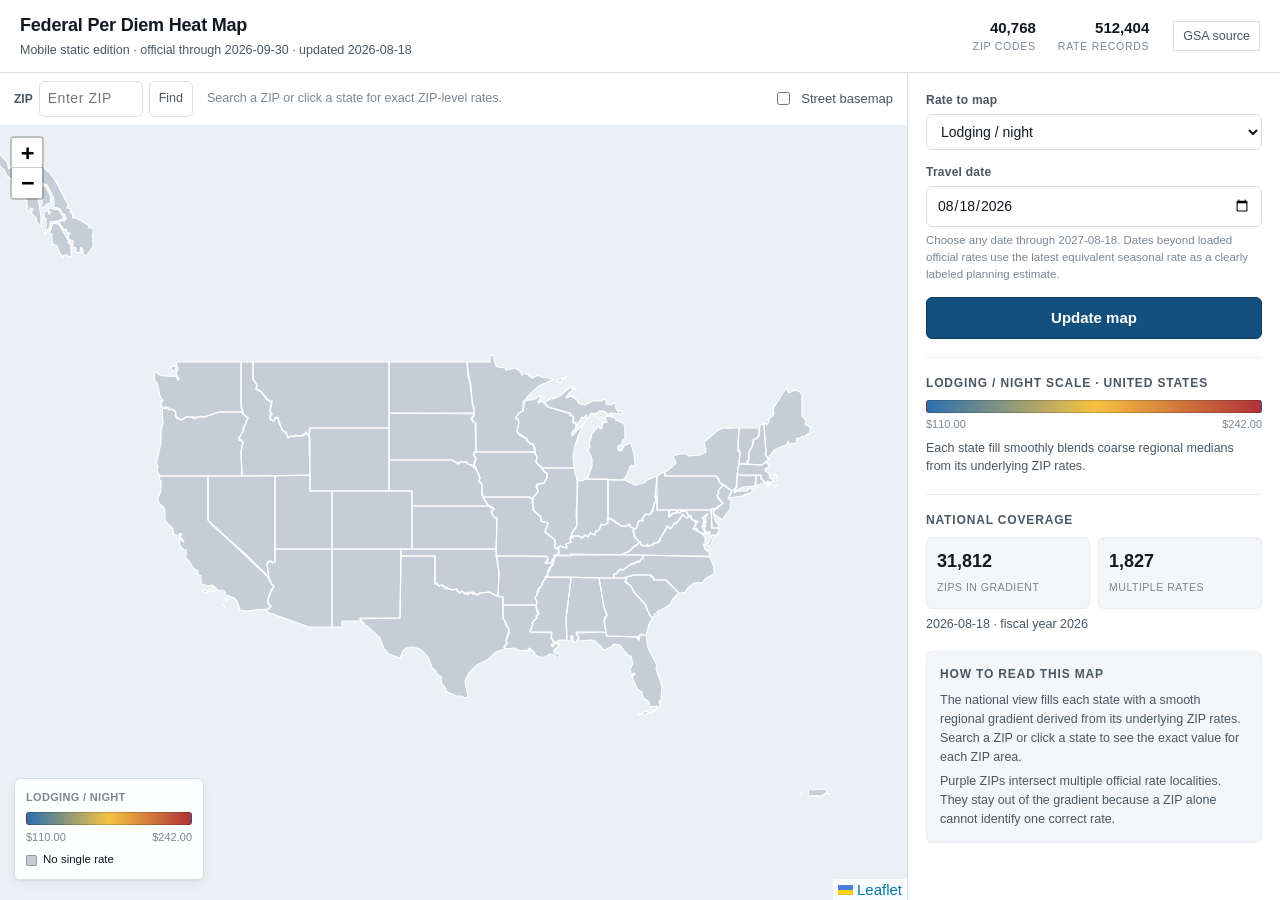
==== site/index.html @ 492285ce "Render gradients inside state boundaries" ====
<!DOCTYPE html>
<html lang="en" data-static-map="true">
<head>
<meta charset="utf-8">
<meta name="viewport" content="width=device-width, initial-scale=1, viewport-fit=cover">
<meta name="theme-color" content="#14507d">
<meta name="apple-mobile-web-app-capable" content="yes">
<link rel="manifest" href="./manifest.webmanifest">
<title>Federal Per Diem Heat Map</title>
<link rel="stylesheet" href="./vendor/leaflet.css">
<link rel="stylesheet" href="./styles.css">
<link rel="stylesheet" href="./heatmap.css">
</head>
<body class="heatmap-body">
<header class="masthead">
  <div class="masthead-title">
    <h1>Federal Per Diem Heat Map</h1>
    <p id="context-line">Loading published rate data&hellip;</p>
  </div>
  <div class="masthead-actions">
    <div class="masthead-stats" id="masthead-stats"></div>
    <a class="ghost masthead-link" href="https://www.gsa.gov/travel/plan-a-trip/per-diem-rates" target="_blank" rel="noopener noreferrer">GSA source</a>
  </div>
</header>

<main class="layout heatmap-layout">
  <section class="map-pane">
    <div class="map-toolbar">
      <button id="back-to-states" class="ghost" type="button" hidden>&larr; All states</button>
      <form id="zip-search" class="zip-search" role="search" aria-label="Find a ZIP code on the heat map">
        <label for="zip-search-input">ZIP</label>
        <input id="zip-search-input" type="text" inputmode="numeric" autocomplete="postal-code"
          maxlength="10" pattern="[0-9]{5}(-[0-9]{4})?" placeholder="Enter ZIP" required>
        <button class="ghost" type="submit">Find</button>
      </form>
      <span id="map-hint" class="hint">Search a ZIP or click a state for exact ZIP-level rates.</span>
      <label class="toggle">
        <input type="checkbox" id="basemap-toggle">
        <span>Street basemap</span>
      </label>
    </div>
    <div id="map" role="application" aria-label="United States per diem heat map"></div>
    <div class="map-legend heat-legend" id="map-legend"></div>
  </section>

  <aside class="side-pane heat-side">
    <section class="panel is-active heat-panel">
      <form id="heat-form" class="form">
        <div class="field">
          <label for="metric-input">Rate to map</label>
          <select id="metric-input">
            <option value="lodging">Lodging / night</option>
            <option value="mie">M&amp;IE / day</option>
            <option value="firstLast">First &amp; last day M&amp;IE</option>
          </select>
        </div>
        <div class="field">
          <label for="date-input">Travel date</label>
          <input id="date-input" type="date" required>
          <p id="date-help" class="field-help">The date matters because lodging rates can be seasonal.</p>
        </div>
        <button type="submit" class="primary">Update map</button>
      </form>

      <div id="scale-panel" class="heat-section" aria-live="polite"></div>
      <div id="summary-panel" class="heat-section" aria-live="polite"></div>
      <div id="selection-panel" class="heat-section" aria-live="polite"></div>

      <div class="heat-note">
        <h2>How to read this map</h2>
        <p>
          The national view fills each state with a smooth regional gradient derived
          from its underlying ZIP rates.
          Search a ZIP or click a state to see the exact value for each ZIP area.
        </p>
        <p>
          Purple ZIPs intersect multiple official rate localities. They stay out of
          the gradient because a ZIP alone cannot identify one correct rate.
        </p>
      </div>
    </section>
  </aside>
</main>

<div id="toast" class="toast" hidden></div>

<script src="./vendor/leaflet.js"></script>
<script src="./heatmap.js"></script>
</body>
</html>
---- site/vendor/leaflet.css ----
/* required styles */

.leaflet-pane,
.leaflet-tile,
.leaflet-marker-icon,
.leaflet-marker-shadow,
.leaflet-tile-container,
.leaflet-pane > svg,
.leaflet-pane > canvas,
.leaflet-zoom-box,
.leaflet-image-layer,
.leaflet-layer {
	position: absolute;
	left: 0;
	top: 0;
	}
.leaflet-container {
	overflow: hidden;
	}
.leaflet-tile,
.leaflet-marker-icon,
.leaflet-marker-shadow {
	-webkit-user-select: none;
	   -moz-user-select: none;
	        user-select: none;
	  -webkit-user-drag: none;
	}
/* Prevents IE11 from highlighting tiles in blue */
.leaflet-tile::selection {
	background: transparent;
}
/* Safari renders non-retina tile on retina better with this, but Chrome is worse */
.leaflet-safari .leaflet-tile {
	image-rendering: -webkit-optimize-contrast;
	}
/* hack that prevents hw layers "stretching" when loading new tiles */
.leaflet-safari .leaflet-tile-container {
	width: 1600px;
	height: 1600px;
	-webkit-transform-origin: 0 0;
	}
.leaflet-marker-icon,
.leaflet-marker-shadow {
	display: block;
	}
/* .leaflet-container svg: reset svg max-width decleration shipped in Joomla! (joomla.org) 3.x */
/* .leaflet-container img: map is broken in FF if you have max-width: 100% on tiles */
.leaflet-container .leaflet-overlay-pane svg {
	max-width: none !important;
	max-height: none !important;
	}
.leaflet-container .leaflet-marker-pane img,
.leaflet-container .leaflet-shadow-pane img,
.leaflet-container .leaflet-tile-pane img,
.leaflet-container img.leaflet-image-layer,
.leaflet-container .leaflet-tile {
	max-width: none !important;
	max-height: none !important;
	width: auto;
	padding: 0;
	}

.leaflet-container img.leaflet-tile {
	/* See: https://bugs.chromium.org/p/chromium/issues/detail?id=600120 */
	mix-blend-mode: plus-lighter;
}

.leaflet-container.leaflet-touch-zoom {
	-ms-touch-action: pan-x pan-y;
	touch-action: pan-x pan-y;
	}
.leaflet-container.leaflet-touch-drag {
	-ms-touch-action: pinch-zoom;
	/* Fallback for FF which doesn't support pinch-zoom */
	touch-action: none;
	touch-action: pinch-zoom;
}
.leaflet-container.leaflet-touch-drag.leaflet-touch-zoom {
	-ms-touch-action: none;
	touch-action: none;
}
.leaflet-container {
	-webkit-tap-highlight-color: transparent;
}
.leaflet-container a {
	-webkit-tap-highlight-color: rgba(51, 181, 229, 0.4);
}
.leaflet-tile {
	filter: inherit;
	visibility: hidden;
	}
.leaflet-tile-loaded {
	visibility: inherit;
	}
.leaflet-zoom-box {
	width: 0;
	height: 0;
	-moz-box-sizing: border-box;
	     box-sizing: border-box;
	z-index: 800;
	}
/* workaround for https://bugzilla.mozilla.org/show_bug.cgi?id=888319 */
.leaflet-overlay-pane svg {
	-moz-user-select: none;
	}

.leaflet-pane         { z-index: 400; }

.leaflet-tile-pane    { z-index: 200; }
.leaflet-overlay-pane { z-index: 400; }
.leaflet-shadow-pane  { z-index: 500; }
.leaflet-marker-pane  { z-index: 600; }
.leaflet-tooltip-pane   { z-index: 650; }
.leaflet-popup-pane   { z-index: 700; }

.leaflet-map-pane canvas { z-index: 100; }
.leaflet-map-pane svg    { z-index: 200; }

.leaflet-vml-shape {
	width: 1px;
	height: 1px;
	}
.lvml {
	behavior: url(#default#VML);
	display: inline-block;
	position: absolute;
	}


/* control positioning */

.leaflet-control {
	position: relative;
	z-index: 800;
	pointer-events: visiblePainted; /* IE 9-10 doesn't have auto */
	pointer-events: auto;
	}
.leaflet-top,
.leaflet-bottom {
	position: absolute;
	z-index: 1000;
	pointer-events: none;
	}
.leaflet-top {
	top: 0;
	}
.leaflet-right {
	right: 0;
	}
.leaflet-bottom {
	bottom: 0;
	}
.leaflet-left {
	left: 0;
	}
.leaflet-control {
	float: left;
	clear: both;
	}
.leaflet-right .leaflet-control {
	float: right;
	}
.leaflet-top .leaflet-control {
	margin-top: 10px;
	}
.leaflet-bottom .leaflet-control {
	margin-bottom: 10px;
	}
.leaflet-left .leaflet-control {
	margin-left: 10px;
	}
.leaflet-right .leaflet-control {
	margin-right: 10px;
	}


/* zoom and fade animations */

.leaflet-fade-anim .leaflet-popup {
	opacity: 0;
	-webkit-transition: opacity 0.2s linear;
	   -moz-transition: opacity 0.2s linear;
	        transition: opacity 0.2s linear;
	}
.leaflet-fade-anim .leaflet-map-pane .leaflet-popup {
	opacity: 1;
	}
.leaflet-zoom-animated {
	-webkit-transform-origin: 0 0;
	    -ms-transform-origin: 0 0;
	        transform-origin: 0 0;
	}
svg.leaflet-zoom-animated {
	will-change: transform;
}

.leaflet-zoom-anim .leaflet-zoom-animated {
	-webkit-transition: -webkit-transform 0.25s cubic-bezier(0,0,0.25,1);
	   -moz-transition:    -moz-transform 0.25s cubic-bezier(0,0,0.25,1);
	        transition:         transform 0.25s cubic-bezier(0,0,0.25,1);
	}
.leaflet-zoom-anim .leaflet-tile,
.leaflet-pan-anim .leaflet-tile {
	-webkit-transition: none;
	   -moz-transition: none;
	        transition: none;
	}

.leaflet-zoom-anim .leaflet-zoom-hide {
	visibility: hidden;
	}


/* cursors */

.leaflet-interactive {
	cursor: pointer;
	}
.leaflet-grab {
	cursor: -webkit-grab;
	cursor:    -moz-grab;
	cursor:         grab;
	}
.leaflet-crosshair,
.leaflet-crosshair .leaflet-interactive {
	cursor: crosshair;
	}
.leaflet-popup-pane,
.leaflet-control {
	cursor: auto;
	}
.leaflet-dragging .leaflet-grab,
.leaflet-dragging .leaflet-grab .leaflet-interactive,
.leaflet-dragging .leaflet-marker-draggable {
	cursor: move;
	cursor: -webkit-grabbing;
	cursor:    -moz-grabbing;
	cursor:         grabbing;
	}

/* marker & overlays interactivity */
.leaflet-marker-icon,
.leaflet-marker-shadow,
.leaflet-image-layer,
.leaflet-pane > svg path,
.leaflet-tile-container {
	pointer-events: none;
	}

.leaflet-marker-icon.leaflet-interactive,
.leaflet-image-layer.leaflet-interactive,
.leaflet-pane > svg path.leaflet-interactive,
svg.leaflet-image-layer.leaflet-interactive path {
	pointer-events: visiblePainted; /* IE 9-10 doesn't have auto */
	pointer-events: auto;
	}

/* visual tweaks */

.leaflet-container {
	background: #ddd;
	outline-offset: 1px;
	}
.leaflet-container a {
	color: #0078A8;
	}
.leaflet-zoom-box {
	border: 2px dotted #38f;
	background: rgba(255,255,255,0.5);
	}


/* general typography */
.leaflet-container {
	font-family: "Helvetica Neue", Arial, Helvetica, sans-serif;
	font-size: 12px;
	font-size: 0.75rem;
	line-height: 1.5;
	}


/* general toolbar styles */

.leaflet-bar {
	box-shadow: 0 1px 5px rgba(0,0,0,0.65);
	border-radius: 4px;
	}
.leaflet-bar a {
	background-color: #fff;
	border-bottom: 1px solid #ccc;
	width: 26px;
	height: 26px;
	line-height: 26px;
	display: block;
	text-align: center;
	text-decoration: none;
	color: black;
	}
.leaflet-bar a,
.leaflet-control-layers-toggle {
	background-position: 50% 50%;
	background-repeat: no-repeat;
	display: block;
	}
.leaflet-bar a:hover,
.leaflet-bar a:focus {
	background-color: #f4f4f4;
	}
.leaflet-bar a:first-child {
	border-top-left-radius: 4px;
	border-top-right-radius: 4px;
	}
.leaflet-bar a:last-child {
	border-bottom-left-radius: 4px;
	border-bottom-right-radius: 4px;
	border-bottom: none;
	}
.leaflet-bar a.leaflet-disabled {
	cursor: default;
	background-color: #f4f4f4;
	color: #bbb;
	}

.leaflet-touch .leaflet-bar a {
	width: 30px;
	height: 30px;
	line-height: 30px;
	}
.leaflet-touch .leaflet-bar a:first-child {
	border-top-left-radius: 2px;
	border-top-right-radius: 2px;
	}
.leaflet-touch .leaflet-bar a:last-child {
	border-bottom-left-radius: 2px;
	border-bottom-right-radius: 2px;
	}

/* zoom control */

.leaflet-control-zoom-in,
.leaflet-control-zoom-out {
	font: bold 18px 'Lucida Console', Monaco, monospace;
	text-indent: 1px;
	}

.leaflet-touch .leaflet-control-zoom-in, .leaflet-touch .leaflet-control-zoom-out  {
	font-size: 22px;
	}


/* layers control */

.leaflet-control-layers {
	box-shadow: 0 1px 5px rgba(0,0,0,0.4);
	background: #fff;
	border-radius: 5px;
	}
.leaflet-control-layers-toggle {
	background-image: url(images/layers.png);
	width: 36px;
	height: 36px;
	}
.leaflet-retina .leaflet-control-layers-toggle {
	background-image: url(images/layers-2x.png);
	background-size: 26px 26px;
	}
.leaflet-touch .leaflet-control-layers-toggle {
	width: 44px;
	height: 44px;
	}
.leaflet-control-layers .leaflet-control-layers-list,
.leaflet-control-layers-expanded .leaflet-control-layers-toggle {
	display: none;
	}
.leaflet-control-layers-expanded .leaflet-control-layers-list {
	display: block;
	position: relative;
	}
.leaflet-control-layers-expanded {
	padding: 6px 10px 6px 6px;
	color: #333;
	background: #fff;
	}
.leaflet-control-layers-scrollbar {
	overflow-y: scroll;
	overflow-x: hidden;
	padding-right: 5px;
	}
.leaflet-control-layers-selector {
	margin-top: 2px;
	position: relative;
	top: 1px;
	}
.leaflet-control-layers label {
	display: block;
	font-size: 13px;
	font-size: 1.08333em;
	}
.leaflet-control-layers-separator {
	height: 0;
	border-top: 1px solid #ddd;
	margin: 5px -10px 5px -6px;
	}

/* Default icon URLs */
.leaflet-default-icon-path { /* used only in path-guessing heuristic, see L.Icon.Default */
	background-image: url(images/marker-icon.png);
	}


/* attribution and scale controls */

.leaflet-container .leaflet-control-attribution {
	background: #fff;
	background: rgba(255, 255, 255, 0.8);
	margin: 0;
	}
.leaflet-control-attribution,
.leaflet-control-scale-line {
	padding: 0 5px;
	color: #333;
	line-height: 1.4;
	}
.leaflet-control-attribution a {
	text-decoration: none;
	}
.leaflet-control-attribution a:hover,
.leaflet-control-attribution a:focus {
	text-decoration: underline;
	}
.leaflet-attribution-flag {
	display: inline !important;
	vertical-align: baseline !important;
	width: 1em;
	height: 0.6669em;
	}
.leaflet-left .leaflet-control-scale {
	margin-left: 5px;
	}
.leaflet-bottom .leaflet-control-scale {
	margin-bottom: 5px;
	}
.leaflet-control-scale-line {
	border: 2px solid #777;
	border-top: none;
	line-height: 1.1;
	padding: 2px 5px 1px;
	white-space: nowrap;
	-moz-box-sizing: border-box;
	     box-sizing: border-box;
	background: rgba(255, 255, 255, 0.8);
	text-shadow: 1px 1px #fff;
	}
.leaflet-control-scale-line:not(:first-child) {
	border-top: 2px solid #777;
	border-bottom: none;
	margin-top: -2px;
	}
.leaflet-control-scale-line:not(:first-child):not(:last-child) {
	border-bottom: 2px solid #777;
	}

.leaflet-touch .leaflet-control-attribution,
.leaflet-touch .leaflet-control-layers,
.leaflet-touch .leaflet-bar {
	box-shadow: none;
	}
.leaflet-touch .leaflet-control-layers,
.leaflet-touch .leaflet-bar {
	border: 2px solid rgba(0,0,0,0.2);
	background-clip: padding-box;
	}


/* popup */

.leaflet-popup {
	position: absolute;
	text-align: center;
	margin-bottom: 20px;
	}
.leaflet-popup-content-wrapper {
	padding: 1px;
	text-align: left;
	border-radius: 12px;
	}
.leaflet-popup-content {
	margin: 13px 24px 13px 20px;
	line-height: 1.3;
	font-size: 13px;
	font-size: 1.08333em;
	min-height: 1px;
	}
.leaflet-popup-content p {
	margin: 17px 0;
	margin: 1.3em 0;
	}
.leaflet-popup-tip-container {
	width: 40px;
	height: 20px;
	position: absolute;
	left: 50%;
	margin-top: -1px;
	margin-left: -20px;
	overflow: hidden;
	pointer-events: none;
	}
.leaflet-popup-tip {
	width: 17px;
	height: 17px;
	padding: 1px;

	margin: -10px auto 0;
	pointer-events: auto;

	-webkit-transform: rotate(45deg);
	   -moz-transform: rotate(45deg);
	    -ms-transform: rotate(45deg);
	        transform: rotate(45deg);
	}
.leaflet-popup-content-wrapper,
.leaflet-popup-tip {
	background: white;
	color: #333;
	box-shadow: 0 3px 14px rgba(0,0,0,0.4);
	}
.leaflet-container a.leaflet-popup-close-button {
	position: absolute;
	top: 0;
	right: 0;
	border: none;
	text-align: center;
	width: 24px;
	height: 24px;
	font: 16px/24px Tahoma, Verdana, sans-serif;
	color: #757575;
	text-decoration: none;
	background: transparent;
	}
.leaflet-container a.leaflet-popup-close-button:hover,
.leaflet-container a.leaflet-popup-close-button:focus {
	color: #585858;
	}
.leaflet-popup-scrolled {
	overflow: auto;
	}

.leaflet-oldie .leaflet-popup-content-wrapper {
	-ms-zoom: 1;
	}
.leaflet-oldie .leaflet-popup-tip {
	width: 24px;
	margin: 0 auto;

	-ms-filter: "progid:DXImageTransform.Microsoft.Matrix(M11=0.70710678, M12=0.70710678, M21=-0.70710678, M22=0.70710678)";
	filter: progid:DXImageTransform.Microsoft.Matrix(M11=0.70710678, M12=0.70710678, M21=-0.70710678, M22=0.70710678);
	}

.leaflet-oldie .leaflet-control-zoom,
.leaflet-oldie .leaflet-control-layers,
.leaflet-oldie .leaflet-popup-content-wrapper,
.leaflet-oldie .leaflet-popup-tip {
	border: 1px solid #999;
	}


/* div icon */

.leaflet-div-icon {
	background: #fff;
	border: 1px solid #666;
	}


/* Tooltip */
/* Base styles for the element that has a tooltip */
.leaflet-tooltip {
	position: absolute;
	padding: 6px;
	background-color: #fff;
	border: 1px solid #fff;
	border-radius: 3px;
	color: #222;
	white-space: nowrap;
	-webkit-user-select: none;
	-moz-user-select: none;
	-ms-user-select: none;
	user-select: none;
	pointer-events: none;
	box-shadow: 0 1px 3px rgba(0,0,0,0.4);
	}
.leaflet-tooltip.leaflet-interactive {
	cursor: pointer;
	pointer-events: auto;
	}
.leaflet-tooltip-top:before,
.leaflet-tooltip-bottom:before,
.leaflet-tooltip-left:before,
.leaflet-tooltip-right:before {
	position: absolute;
	pointer-events: none;
	border: 6px solid transparent;
	background: transparent;
	content: "";
	}

/* Directions */

.leaflet-tooltip-bottom {
	margin-top: 6px;
}
.leaflet-tooltip-top {
	margin-top: -6px;
}
.leaflet-tooltip-bottom:before,
.leaflet-tooltip-top:before {
	left: 50%;
	margin-left: -6px;
	}
.leaflet-tooltip-top:before {
	bottom: 0;
	margin-bottom: -12px;
	border-top-color: #fff;
	}
.leaflet-tooltip-bottom:before {
	top: 0;
	margin-top: -12px;
	margin-left: -6px;
	border-bottom-color: #fff;
	}
.leaflet-tooltip-left {
	margin-left: -6px;
}
.leaflet-tooltip-right {
	margin-left: 6px;
}
.leaflet-tooltip-left:before,
.leaflet-tooltip-right:before {
	top: 50%;
	margin-top: -6px;
	}
.leaflet-tooltip-left:before {
	right: 0;
	margin-right: -12px;
	border-left-color: #fff;
	}
.leaflet-tooltip-right:before {
	left: 0;
	margin-left: -12px;
	border-right-color: #fff;
	}

/* Printing */

@media print {
	/* Prevent printers from removing background-images of controls. */
	.leaflet-control {
		-webkit-print-color-adjust: exact;
		print-color-adjust: exact;
		}
	}
---- site/styles.css ----
:root {
  --ink: #12181f;
  --ink-soft: #4a5763;
  --ink-faint: #7b8794;
  --line: #d8dee5;
  --line-soft: #e8edf2;
  --surface: #ffffff;
  --surface-sunk: #f4f6f9;
  --brand: #14507d;
  --brand-strong: #0d3a5c;
  --brand-tint: #e6eff6;
  --accent: #b8531b;
  --good: #1f7a4d;
  --bad: #a8281f;
  --term-bg: #10161d;
  --term-ink: #d6dee7;
  --radius: 6px;
  --shadow: 0 1px 2px rgba(18, 24, 31, .07), 0 4px 12px rgba(18, 24, 31, .05);
}

* { box-sizing: border-box; }

html, body {
  margin: 0;
  height: 100%;
  background: var(--surface-sunk);
  color: var(--ink);
  font: 15px/1.5 -apple-system, BlinkMacSystemFont, "Segoe UI", Roboto, Helvetica, Arial, sans-serif;
  -webkit-font-smoothing: antialiased;
}

body {
  display: grid;
  grid-template-rows: auto minmax(0, 1fr) auto;
}

h1, h2, h3 { margin: 0; font-weight: 620; letter-spacing: -.011em; }

/* ---------- masthead ---------- */

.masthead {
  display: flex;
  flex-wrap: wrap;
  gap: 16px 32px;
  align-items: center;
  justify-content: space-between;
  padding: 12px 20px;
  background: var(--surface);
  border-bottom: 1px solid var(--line);
}

.masthead h1 { font-size: 18px; }

.masthead-title {
  flex: 1 1 300px;
  min-width: 0;
}

.masthead-title p {
  margin: 2px 0 0;
  color: var(--ink-soft);
  font-size: 12.5px;
  overflow-wrap: anywhere;
}

.masthead-stats {
  display: flex;
  flex-wrap: wrap;
  gap: 22px;
}

.masthead-actions {
  display: flex;
  flex-wrap: wrap;
  align-items: center;
  gap: 14px 24px;
}

.masthead-link { text-decoration: none; white-space: nowrap; }

.stat { text-align: right; }

.stat-value {
  display: block;
  font-variant-numeric: tabular-nums;
  font-weight: 640;
  font-size: 15px;
}

.stat-label {
  display: block;
  color: var(--ink-faint);
  font-size: 10.5px;
  text-transform: uppercase;
  letter-spacing: .07em;
}

/* ---------- layout ---------- */

.layout {
  display: grid;
  grid-template-columns: minmax(0, 1fr) 372px;
  min-height: 0;
}

.map-pane {
  position: relative;
  display: grid;
  grid-template-rows: auto minmax(0, 1fr);
  min-height: 0;
  border-right: 1px solid var(--line);
  background: var(--surface);
}

.map-toolbar {
  display: flex;
  align-items: center;
  gap: 14px;
  padding: 8px 14px;
  border-bottom: 1px solid var(--line-soft);
  background: var(--surface);
}

.map-toolbar .hint { flex: 1; }

.zip-search {
  display: flex;
  align-items: center;
  gap: 6px;
}

.zip-search label {
  color: var(--ink-soft);
  font-size: 12px;
  font-weight: 600;
}

.zip-search input {
  width: 104px;
  min-height: 36px;
  padding: 6px 8px;
  border: 1px solid var(--line);
  border-radius: var(--radius);
  color: var(--ink);
  background: var(--surface);
  font: inherit;
  font-size: 14px;
  font-variant-numeric: tabular-nums;
  letter-spacing: .04em;
}

.zip-search input:focus {
  outline: 2px solid var(--brand);
  outline-offset: -1px;
}

.zip-search button { min-height: 36px; }

#map { min-height: 0; background: #eaf0f4; }

.state-gradient-layer { pointer-events: none; }

.hint { color: var(--ink-faint); font-size: 12.5px; }

.map-legend {
  position: absolute;
  left: 14px;
  bottom: 20px;
  z-index: 500;
  padding: 9px 11px;
  background: rgba(255, 255, 255, .94);
  border: 1px solid var(--line);
  border-radius: var(--radius);
  box-shadow: var(--shadow);
  font-size: 11.5px;
  line-height: 1.7;
  pointer-events: none;
}

.map-legend b { display: block; margin-bottom: 3px; font-size: 11px; letter-spacing: .03em; text-transform: uppercase; color: var(--ink-faint); }

.swatch {
  display: inline-block;
  width: 11px; height: 11px;
  margin-right: 6px;
  vertical-align: -1px;
  border-radius: 2px;
  border: 1px solid rgba(0, 0, 0, .28);
}

/* ---------- side pane ---------- */

.side-pane {
  display: grid;
  grid-template-rows: auto minmax(0, 1fr);
  min-height: 0;
  background: var(--surface);
}

.tabs {
  display: flex;
  border-bottom: 1px solid var(--line);
}

.tab {
  flex: 1;
  padding: 11px 6px;
  border: 0;
  border-bottom: 2px solid transparent;
  background: none;
  color: var(--ink-soft);
  font: inherit;
  font-size: 13px;
  font-weight: 560;
  cursor: pointer;
}

.tab:hover { background: var(--surface-sunk); }
.tab.is-active { color: var(--brand); border-bottom-color: var(--brand); }

.panel { display: none; overflow-y: auto; padding: 16px; }
.panel.is-active { display: block; }

/* ---------- forms ---------- */

.form { display: grid; gap: 13px; }

.field { display: grid; gap: 5px; }
.field-row { display: grid; grid-template-columns: 1fr 1fr; gap: 11px; }

.field label {
  font-size: 12px;
  font-weight: 600;
  letter-spacing: .02em;
  color: var(--ink-soft);
}

.optional { font-weight: 400; color: var(--ink-faint); text-transform: none; }

.field input,
.field select {
  width: 100%;
  padding: 8px 10px;
  border: 1px solid var(--line);
  border-radius: var(--radius);
  background: var(--surface);
  color: var(--ink);
  font: inherit;
  font-size: 14px;
}

#zip-input, #trip-zip {
  font-variant-numeric: tabular-nums;
  letter-spacing: .06em;
}

.field input:focus, .field select:focus {
  outline: 2px solid var(--brand);
  outline-offset: -1px;
  border-color: var(--brand);
}

.field-help { margin: 0; color: var(--ink-faint); font-size: 11.5px; }

.toggle {
  display: flex;
  align-items: center;
  gap: 8px;
  font-size: 13px;
  color: var(--ink-soft);
  cursor: pointer;
}

.toggle input { accent-color: var(--brand); }

button { font: inherit; cursor: pointer; border-radius: var(--radius); }

.primary {
  padding: 9px 14px;
  border: 1px solid var(--brand-strong);
  background: var(--brand);
  color: #fff;
  font-weight: 600;
}

.primary:hover { background: var(--brand-strong); }

.secondary {
  padding: 8px 12px;
  border: 1px solid var(--line);
  background: var(--surface);
  color: var(--ink);
  font-weight: 560;
}

.secondary:hover { background: var(--surface-sunk); }

.ghost {
  padding: 5px 9px;
  border: 1px solid var(--line);
  background: var(--surface);
  color: var(--ink-soft);
  font-size: 12.5px;
}

.ghost:hover { background: var(--surface-sunk); }

button:disabled { opacity: .55; cursor: progress; }

hr { border: 0; border-top: 1px solid var(--line-soft); margin: 3px 0; }

/* ---------- results ---------- */

.result { margin-top: 16px; }

.card {
  border: 1px solid var(--line);
  border-radius: var(--radius);
  background: var(--surface);
  box-shadow: var(--shadow);
  overflow: hidden;
}

.card-head {
  display: flex;
  align-items: baseline;
  justify-content: space-between;
  gap: 10px;
  padding: 11px 13px;
  background: var(--brand-tint);
  border-bottom: 1px solid var(--line);
}

.card-zip { font-size: 19px; font-weight: 660; letter-spacing: .03em; font-variant-numeric: tabular-nums; }
.card-where { font-size: 12.5px; color: var(--ink-soft); text-align: right; }

.money-grid {
  display: grid;
  grid-template-columns: repeat(3, 1fr);
  border-bottom: 1px solid var(--line-soft);
}

.money {
  padding: 11px 13px;
  border-right: 1px solid var(--line-soft);
}

.money:last-child { border-right: 0; }

.money-value {
  display: block;
  font-size: 19px;
  font-weight: 640;
  font-variant-numeric: tabular-nums;
}

.money-label {
  display: block;
  margin-top: 1px;
  color: var(--ink-faint);
  font-size: 10.5px;
  text-transform: uppercase;
  letter-spacing: .06em;
}

.detail-list {
  margin: 0;
  padding: 10px 13px;
  display: grid;
  grid-template-columns: auto 1fr;
  gap: 4px 14px;
  font-size: 12.5px;
}

.detail-list dt { color: var(--ink-faint); }
.detail-list dd { margin: 0; text-align: right; font-variant-numeric: tabular-nums; }

.explain {
  margin: 0;
  padding: 11px 13px;
  border-top: 1px solid var(--line-soft);
  background: var(--surface-sunk);
  color: var(--ink-soft);
  font-size: 12px;
  white-space: pre-wrap;
  word-break: break-word;
}

.notice {
  padding: 11px 13px;
  border: 1px solid var(--line);
  border-left: 3px solid var(--ink-faint);
  border-radius: var(--radius);
  background: var(--surface);
  font-size: 13px;
}

.notice.is-error { border-left-color: var(--bad); }
.notice.is-warn { border-left-color: var(--accent); }
.notice.is-good { border-left-color: var(--good); }
.notice h3 { font-size: 13px; margin-bottom: 4px; }
.notice p { margin: 0; color: var(--ink-soft); font-size: 12.5px; }
.section-title {
  font-size: 12px;
  text-transform: uppercase;
  letter-spacing: .07em;
  color: var(--ink-faint);
}

.manual {
  display: grid;
  grid-template-columns: 1fr auto;
  gap: 4px 8px;
  align-items: center;
  padding: 8px 0;
  border-top: 1px solid var(--line-soft);
}

.manual:first-child { border-top: 0; }

.manual-label {
  grid-column: 1 / -1;
  font-size: 12px;
  font-weight: 600;
  color: var(--ink-soft);
}

.manual-command {
  overflow-x: auto;
  padding: 6px 8px;
  background: var(--surface-sunk);
  border: 1px solid var(--line-soft);
  border-radius: 4px;
  font: 11.5px/1.5 ui-monospace, SFMono-Regular, Menlo, Consolas, monospace;
  white-space: nowrap;
}

.notice pre {
  margin: 8px 0 0;
  padding: 8px;
  overflow-x: auto;
  background: var(--surface-sunk);
  border-radius: 4px;
  font-size: 11.5px;
}

/* ---------- terminal ---------- */

.terminal-pane {
  display: grid;
  grid-template-rows: auto 190px;
  border-top: 1px solid var(--line);
  background: var(--term-bg);
}

.terminal-head {
  display: flex;
  align-items: center;
  gap: 12px;
  padding: 7px 14px;
  background: #182029;
  border-bottom: 1px solid #232d38;
}

.terminal-head h2 { color: #eef3f8; font-size: 12px; text-transform: uppercase; letter-spacing: .08em; }
.terminal-head .hint { flex: 1; color: #7e8b99; }

.terminal-head .ghost {
  background: transparent;
  border-color: #364251;
  color: #a9b6c4;
}

.terminal-head .ghost:hover { background: #232d38; }

.terminal {
  overflow-y: auto;
  padding: 10px 14px 16px;
  color: var(--term-ink);
  font: 12px/1.55 ui-monospace, SFMono-Regular, Menlo, Consolas, monospace;
}

.entry { padding: 7px 0; border-bottom: 1px solid #1d2630; }
.entry:last-child { border-bottom: 0; }

.entry-cmd { color: #8fd3ff; word-break: break-all; }
.entry-cmd::before { content: "$ "; color: #56707f; }

.entry-out { margin: 4px 0 0; white-space: pre-wrap; word-break: break-word; }
.entry-err { margin: 4px 0 0; white-space: pre-wrap; word-break: break-word; color: #ffb4a8; }

.entry-status { margin-top: 4px; font-size: 11px; color: #7e8b99; }
.entry-status .ok { color: #86e0a8; }
.entry-status .fail { color: #ff8f80; }
.entry-status .running { color: #ffd27f; }

/* ---------- toast ---------- */

.toast {
  position: fixed;
  left: 50%;
  bottom: 24px;
  transform: translateX(-50%);
  z-index: 1200;
  max-width: 460px;
  padding: 9px 15px;
  background: var(--ink);
  color: #fff;
  border-radius: 20px;
  box-shadow: 0 6px 20px rgba(0, 0, 0, .28);
  font-size: 13px;
}

/* ---------- leaflet overrides ---------- */

.leaflet-container { font: inherit; background: #eaf0f4; }

.leaflet-tooltip.zcta-tip {
  padding: 3px 7px;
  font-size: 12px;
  font-variant-numeric: tabular-nums;
}

@media (max-width: 1040px) {
  .layout { grid-template-columns: 1fr; grid-template-rows: 56vh auto; }
  .map-pane { border-right: 0; border-bottom: 1px solid var(--line); }
  .side-pane { grid-template-rows: auto auto; }
  .panel { max-height: none; }
  body { grid-template-rows: auto auto auto; }
  .terminal-pane { grid-template-rows: auto 150px; }
}
---- site/heatmap.css ----
.heatmap-body {
  grid-template-rows: auto minmax(0, 1fr);
}

.heatmap-layout { min-height: 0; }

.heat-side { grid-template-rows: minmax(0, 1fr); }

.heat-panel {
  display: block;
  padding: 18px;
}

.heat-section {
  margin-top: 18px;
  padding-top: 16px;
  border-top: 1px solid var(--line-soft);
}

.heat-section:empty { display: none; }

.heat-section h2,
.heat-note h2 {
  margin: 0 0 8px;
  color: var(--ink-soft);
  font-size: 12px;
  text-transform: uppercase;
  letter-spacing: .07em;
}

.heat-section p,
.heat-note p {
  margin: 6px 0 0;
  color: var(--ink-soft);
  font-size: 12.5px;
}

.heat-section .planning-note {
  margin-top: 10px;
  padding: 9px 10px;
  border: 1px solid #d9b44a;
  border-radius: var(--radius);
  color: #654d0a;
  background: #fff8df;
  line-height: 1.4;
}

.heat-note {
  margin-top: 18px;
  padding: 13px;
  border: 1px solid var(--line-soft);
  border-radius: var(--radius);
  background: var(--surface-sunk);
}

.heat-scale {
  height: 13px;
  margin-top: 8px;
  border: 1px solid rgba(0, 0, 0, .18);
  border-radius: 3px;
  background: linear-gradient(90deg, #2b6fb0 0%, #f5c242 50%, #b03137 100%);
}

.heat-scale-labels {
  display: flex;
  justify-content: space-between;
  gap: 12px;
  margin-top: 3px;
  color: var(--ink-faint);
  font-size: 11px;
  font-variant-numeric: tabular-nums;
}

.heat-stats {
  display: grid;
  grid-template-columns: 1fr 1fr;
  gap: 8px;
}

.heat-stat {
  padding: 10px;
  border: 1px solid var(--line-soft);
  border-radius: var(--radius);
  background: var(--surface-sunk);
}

.heat-stat strong {
  display: block;
  font-size: 18px;
  font-variant-numeric: tabular-nums;
}

.heat-stat span {
  color: var(--ink-faint);
  font-size: 10.5px;
  text-transform: uppercase;
  letter-spacing: .05em;
}

.heat-selection {
  overflow: hidden;
  border: 1px solid var(--line);
  border-radius: var(--radius);
  box-shadow: var(--shadow);
}

.heat-selection-head {
  padding: 10px 12px;
  background: var(--brand-tint);
  border-bottom: 1px solid var(--line);
}

.heat-selection-head strong {
  font-size: 18px;
  font-variant-numeric: tabular-nums;
}

.heat-selection-body { padding: 10px 12px; }

.heat-selection-value {
  display: block;
  font-size: 24px;
  font-weight: 650;
  font-variant-numeric: tabular-nums;
}

.heat-selection-label,
.heat-selection-locality {
  display: block;
  color: var(--ink-faint);
  font-size: 11.5px;
}

.heat-legend { min-width: 190px; }

.heat-legend .heat-scale { margin-top: 5px; }

.legend-key {
  display: flex;
  align-items: center;
  gap: 6px;
  margin-top: 4px;
}

.legend-key .swatch { margin-right: 0; }

.heat-tooltip strong { display: block; }
.heat-tooltip span { display: block; color: #4a5763; }

@media (max-width: 1040px) {
  .heatmap-body { grid-template-rows: auto auto; }
  .heat-side { grid-template-rows: auto; }
  .heat-panel { overflow: visible; }
}

@media (max-width: 560px) {
  .heatmap-body { min-height: 100svh; }
  .heatmap-layout { grid-template-rows: 58svh auto; }
  .masthead { gap: 8px; padding: 10px 12px; }
  .masthead-title { flex-basis: 100%; }
  .masthead-title p { font-size: 11px; }
  .masthead-actions { width: 100%; justify-content: space-between; }
  .masthead-stats { gap: 16px; }
  .stat { text-align: left; }
  .map-toolbar { gap: 8px; padding: 7px 8px; }
  .map-toolbar .hint { flex-basis: 100%; order: 4; }
  .zip-search { flex: 1; }
  .zip-search input { flex: 1; min-width: 0; min-height: 42px; font-size: 16px; }
  .zip-search button { min-height: 42px; }
  .heat-panel { padding: 14px; }
  .field input,
  .field select { min-height: 44px; font-size: 16px; }
  .primary { min-height: 44px; }
  .heat-stats { grid-template-columns: 1fr; }
  .heat-legend { left: 8px; bottom: 8px; min-width: 170px; }
  .map-toolbar { flex-wrap: wrap; }
  .map-toolbar .toggle { margin-left: auto; }
  .leaflet-touch .leaflet-bar a { width: 38px; height: 38px; line-height: 38px; }
}

@supports (padding: max(0px)) {
  @media (max-width: 560px) {
    .masthead {
      padding-top: max(10px, env(safe-area-inset-top));
      padding-right: max(12px, env(safe-area-inset-right));
      padding-left: max(12px, env(safe-area-inset-left));
    }
    .heat-panel {
      padding-right: max(14px, env(safe-area-inset-right));
      padding-bottom: max(14px, env(safe-area-inset-bottom));
      padding-left: max(14px, env(safe-area-inset-left));
    }
  }
}
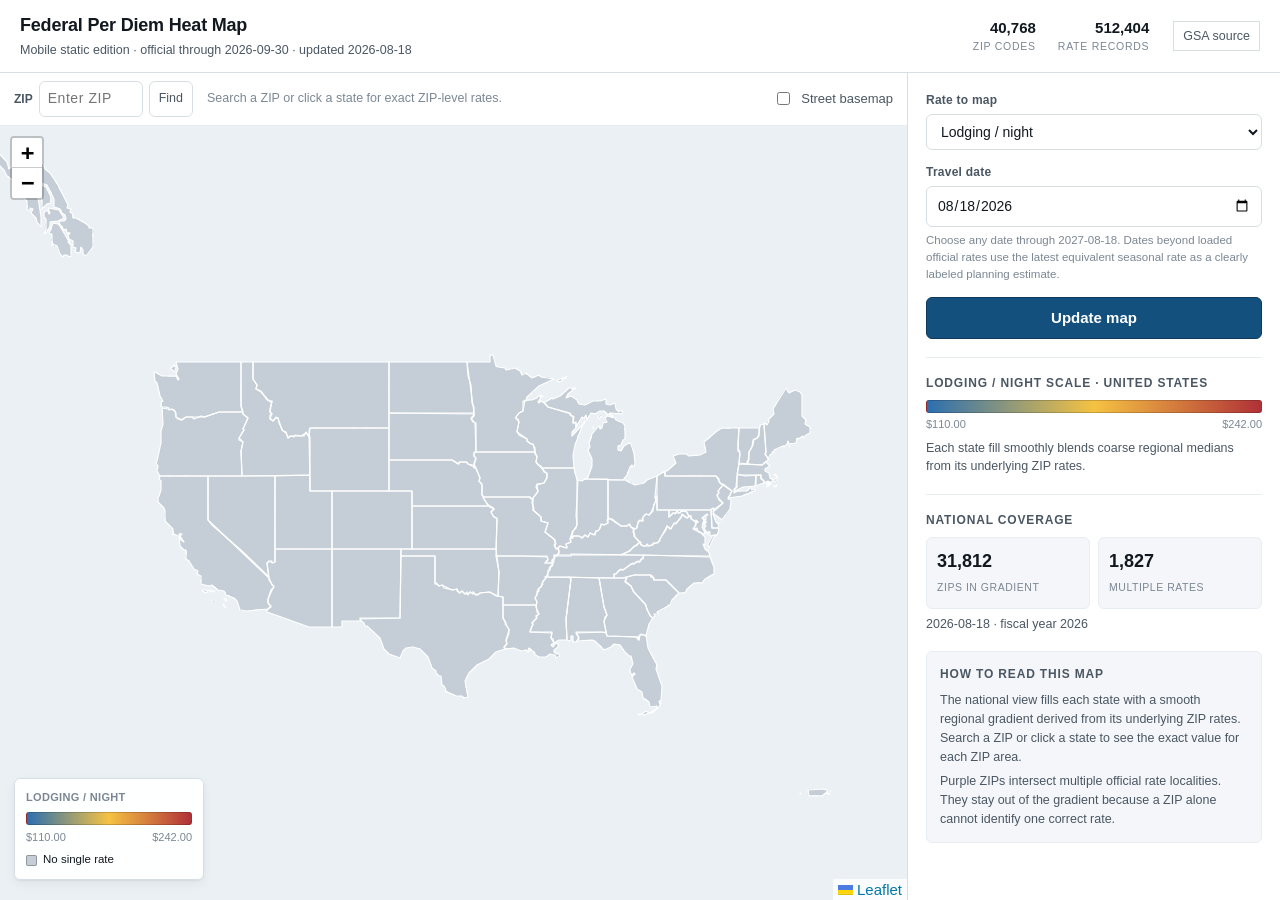
==== commit a45cdbe9: "Bust cached map assets on Pages" ====
--- a/site/index.html
+++ b/site/index.html
@@ -8,8 +8,8 @@
 <link rel="manifest" href="./manifest.webmanifest">
 <title>Federal Per Diem Heat Map</title>
 <link rel="stylesheet" href="./vendor/leaflet.css">
-<link rel="stylesheet" href="./styles.css">
-<link rel="stylesheet" href="./heatmap.css">
+<link rel="stylesheet" href="./styles.css?v=de8d46e830d9">
+<link rel="stylesheet" href="./heatmap.css?v=d21ce07f27a6">
 </head>
 <body class="heatmap-body">
 <header class="masthead">
@@ -85,6 +85,6 @@
 <div id="toast" class="toast" hidden></div>
 
 <script src="./vendor/leaflet.js"></script>
-<script src="./heatmap.js"></script>
+<script src="./heatmap.js?v=f0dab1cc7ec3"></script>
 </body>
 </html>
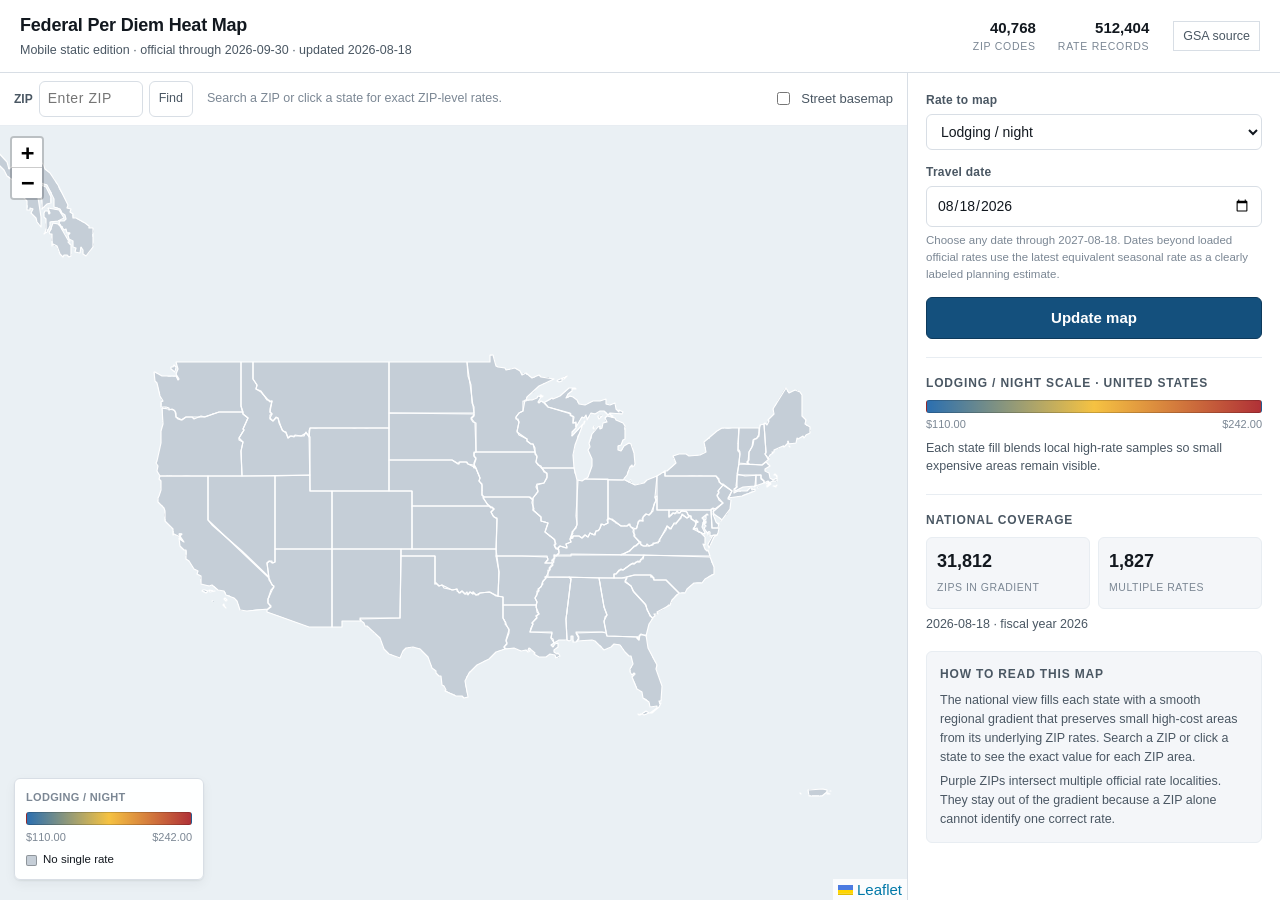
==== commit f62aae8c: "Preserve local hotspots in national gradient" ====
--- a/site/index.html
+++ b/site/index.html
@@ -69,8 +69,8 @@
       <div class="heat-note">
         <h2>How to read this map</h2>
         <p>
-          The national view fills each state with a smooth regional gradient derived
-          from its underlying ZIP rates.
+          The national view fills each state with a smooth regional gradient that
+          preserves small high-cost areas from its underlying ZIP rates.
           Search a ZIP or click a state to see the exact value for each ZIP area.
         </p>
         <p>
@@ -85,6 +85,6 @@
 <div id="toast" class="toast" hidden></div>
 
 <script src="./vendor/leaflet.js"></script>
-<script src="./heatmap.js?v=f0dab1cc7ec3"></script>
+<script src="./heatmap.js?v=c1edd9dafdd1"></script>
 </body>
 </html>
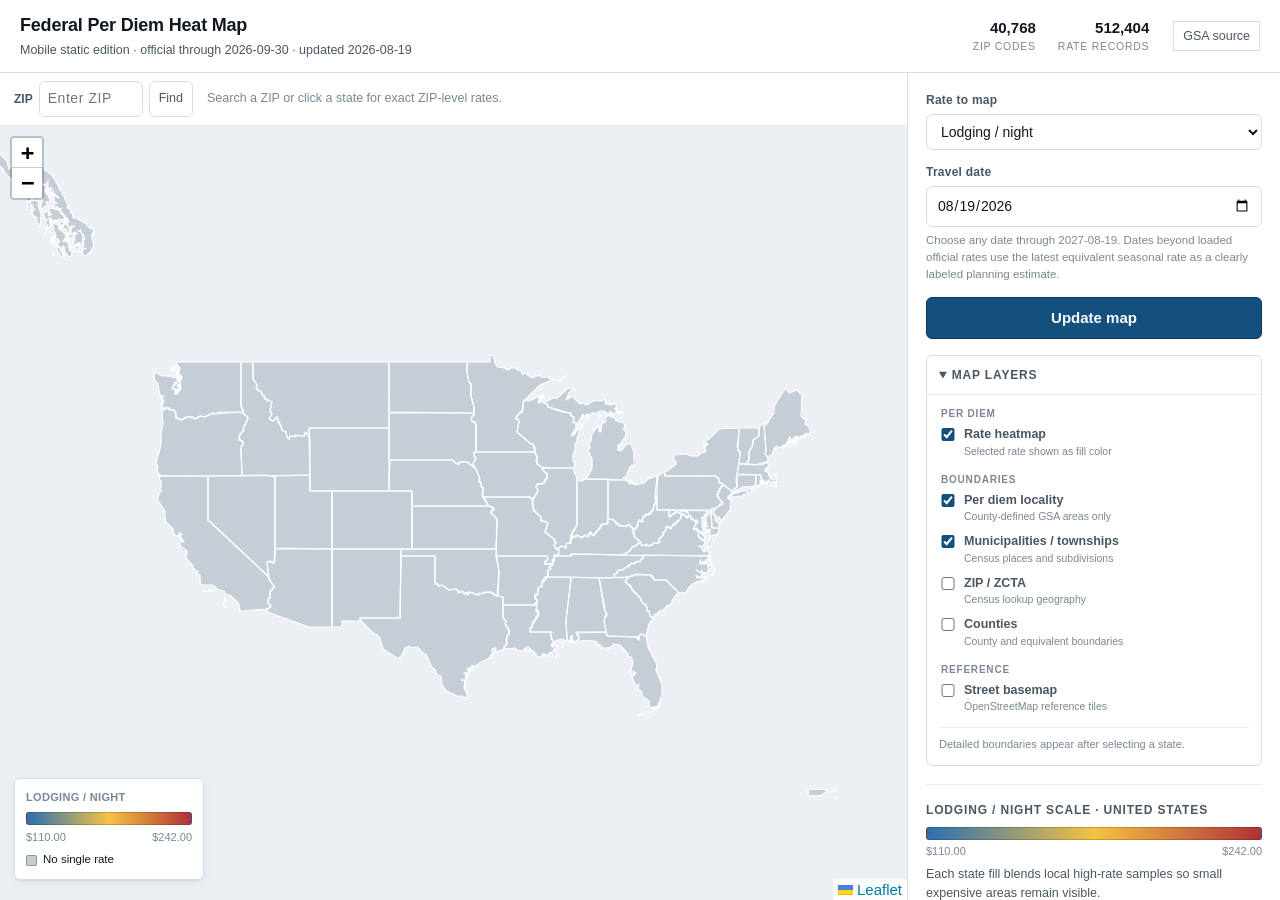
==== commit c2963644: "Add geographic boundary layers" ====
--- a/site/index.html
+++ b/site/index.html
@@ -9,7 +9,7 @@
 <title>Federal Per Diem Heat Map</title>
 <link rel="stylesheet" href="./vendor/leaflet.css">
 <link rel="stylesheet" href="./styles.css?v=de8d46e830d9">
-<link rel="stylesheet" href="./heatmap.css?v=d21ce07f27a6">
+<link rel="stylesheet" href="./heatmap.css?v=18a7a46bd9ea">
 </head>
 <body class="heatmap-body">
 <header class="masthead">
@@ -33,11 +33,7 @@
           maxlength="10" pattern="[0-9]{5}(-[0-9]{4})?" placeholder="Enter ZIP" required>
         <button class="ghost" type="submit">Find</button>
       </form>
-      <span id="map-hint" class="hint">Search a ZIP or click a state for exact ZIP-level rates.</span>
-      <label class="toggle">
-        <input type="checkbox" id="basemap-toggle">
-        <span>Street basemap</span>
-      </label>
+      <span id="map-hint" class="hint" role="status" aria-live="polite">Search a ZIP or click a state for exact ZIP-level rates.</span>
     </div>
     <div id="map" role="application" aria-label="United States per diem heat map"></div>
     <div class="map-legend heat-legend" id="map-legend"></div>
@@ -62,6 +58,48 @@
         <button type="submit" class="primary">Update map</button>
       </form>
 
+      <details id="layer-panel" class="layer-panel" open>
+        <summary>Map layers</summary>
+        <div class="layer-panel-body">
+          <fieldset>
+            <legend>Per diem</legend>
+            <label class="layer-toggle">
+              <input type="checkbox" id="layer-rate" checked>
+              <span><strong>Rate heatmap</strong><small>Selected rate shown as fill color</small></span>
+            </label>
+          </fieldset>
+          <fieldset>
+            <legend>Boundaries</legend>
+            <label class="layer-toggle">
+              <input type="checkbox" id="layer-localities" checked>
+              <span><strong>Per diem locality</strong><small>County-defined GSA areas only</small></span>
+            </label>
+            <label class="layer-toggle">
+              <input type="checkbox" id="layer-municipal" checked>
+              <span><strong>Municipalities / townships</strong><small>Census places and subdivisions</small></span>
+            </label>
+            <label class="layer-toggle">
+              <input type="checkbox" id="layer-zcta">
+              <span><strong>ZIP / ZCTA</strong><small>Census lookup geography</small></span>
+            </label>
+            <label class="layer-toggle">
+              <input type="checkbox" id="layer-counties">
+              <span><strong>Counties</strong><small>County and equivalent boundaries</small></span>
+            </label>
+          </fieldset>
+          <fieldset>
+            <legend>Reference</legend>
+            <label class="layer-toggle">
+              <input type="checkbox" id="basemap-toggle">
+              <span><strong>Street basemap</strong><small>OpenStreetMap reference tiles</small></span>
+            </label>
+          </fieldset>
+          <p id="layer-status" class="layer-status" role="status" aria-live="polite">
+            Detailed boundaries appear after selecting a state.
+          </p>
+        </div>
+      </details>
+
       <div id="scale-panel" class="heat-section" aria-live="polite"></div>
       <div id="summary-panel" class="heat-section" aria-live="polite"></div>
       <div id="selection-panel" class="heat-section" aria-live="polite"></div>
@@ -77,14 +115,20 @@
           Purple ZIPs intersect multiple official rate localities. They stay out of
           the gradient because a ZIP alone cannot identify one correct rate.
         </p>
+        <p>
+          Boundary names preserve Census terms such as township, borough, CDP, or
+          county subdivision. A rate-area outline appears only when GSA defines the
+          locality as complete counties.
+        </p>
+        <p><a id="geography-provenance" href="./data/geo/manifest.json">Geography provenance</a></p>
       </div>
     </section>
   </aside>
 </main>
 
-<div id="toast" class="toast" hidden></div>
+<div id="toast" class="toast" role="status" aria-live="polite" hidden></div>
 
 <script src="./vendor/leaflet.js"></script>
-<script src="./heatmap.js?v=c1edd9dafdd1"></script>
+<script src="./heatmap.js?v=f5322f460bdc"></script>
 </body>
 </html>
--- a/site/heatmap.css
+++ b/site/heatmap.css
@@ -9,6 +9,69 @@
 .heat-panel {
   display: block;
   padding: 18px;
+}
+
+.layer-panel {
+  margin-top: 16px;
+  border: 1px solid var(--line);
+  border-radius: var(--radius);
+  background: var(--surface);
+}
+
+.layer-panel summary {
+  padding: 10px 12px;
+  color: var(--ink-soft);
+  font-size: 12px;
+  font-weight: 650;
+  text-transform: uppercase;
+  letter-spacing: .07em;
+  cursor: pointer;
+}
+
+.layer-panel[open] summary { border-bottom: 1px solid var(--line-soft); }
+
+.layer-panel-body {
+  display: grid;
+  gap: 12px;
+  padding: 11px 12px 12px;
+}
+
+.layer-panel fieldset {
+  display: grid;
+  gap: 7px;
+  margin: 0;
+  padding: 0;
+  border: 0;
+}
+
+.layer-panel legend {
+  margin-bottom: 4px;
+  color: var(--ink-faint);
+  font-size: 10px;
+  font-weight: 650;
+  text-transform: uppercase;
+  letter-spacing: .08em;
+}
+
+.layer-toggle {
+  display: grid;
+  grid-template-columns: 18px minmax(0, 1fr);
+  gap: 7px;
+  align-items: start;
+  color: var(--ink-soft);
+  cursor: pointer;
+}
+
+.layer-toggle input { margin: 3px 0 0; accent-color: var(--brand); }
+.layer-toggle strong { display: block; font-size: 12.5px; font-weight: 580; }
+.layer-toggle small { display: block; color: var(--ink-faint); font-size: 10.5px; }
+
+.layer-status {
+  margin: 0;
+  padding-top: 8px;
+  border-top: 1px solid var(--line-soft);
+  color: var(--ink-faint);
+  font-size: 11px;
 }
 
 .heat-section {
@@ -111,11 +174,66 @@
 }
 
 .heat-selection-head strong {
+  display: block;
   font-size: 18px;
   font-variant-numeric: tabular-nums;
 }
 
+.heat-selection-head span {
+  display: block;
+  margin-top: 2px;
+  color: var(--ink-soft);
+  font-size: 11.5px;
+}
+
 .heat-selection-body { padding: 10px 12px; }
+
+.selection-group + .selection-group {
+  margin-top: 12px;
+  padding-top: 10px;
+  border-top: 1px solid var(--line-soft);
+}
+
+.selection-group h3 {
+  margin: 0 0 6px;
+  color: var(--ink-faint);
+  font-size: 10px;
+  text-transform: uppercase;
+  letter-spacing: .07em;
+}
+
+.selection-grid {
+  display: grid;
+  grid-template-columns: minmax(0, 1fr) auto;
+  gap: 4px 12px;
+  margin: 0;
+  font-size: 12px;
+}
+
+.selection-grid dt { color: var(--ink-soft); }
+.selection-grid dd { margin: 0; text-align: right; font-weight: 600; }
+
+.selection-message {
+  margin: 0;
+  color: var(--ink-soft);
+  font-size: 12px;
+  line-height: 1.45;
+}
+
+.selection-message strong { color: var(--ink); }
+
+.selection-actions {
+  display: flex;
+  flex-wrap: wrap;
+  gap: 6px;
+  margin-top: 12px;
+}
+
+.selection-actions button[aria-pressed="true"] {
+  border-color: var(--brand);
+  color: var(--brand);
+  background: var(--brand-tint);
+}
 
 .heat-selection-value {
   display: block;
@@ -146,6 +264,13 @@
 
 .heat-tooltip strong { display: block; }
 .heat-tooltip span { display: block; color: #4a5763; }
+
+.boundary-line {
+  display: inline-block;
+  width: 18px;
+  height: 0;
+  border-top: 2px solid currentColor;
+}
 
 @media (max-width: 1040px) {
   .heatmap-body { grid-template-rows: auto auto; }
@@ -168,6 +293,7 @@
   .zip-search input { flex: 1; min-width: 0; min-height: 42px; font-size: 16px; }
   .zip-search button { min-height: 42px; }
   .heat-panel { padding: 14px; }
+  .layer-panel:not([open]) { margin-top: 12px; }
   .field input,
   .field select { min-height: 44px; font-size: 16px; }
   .primary { min-height: 44px; }
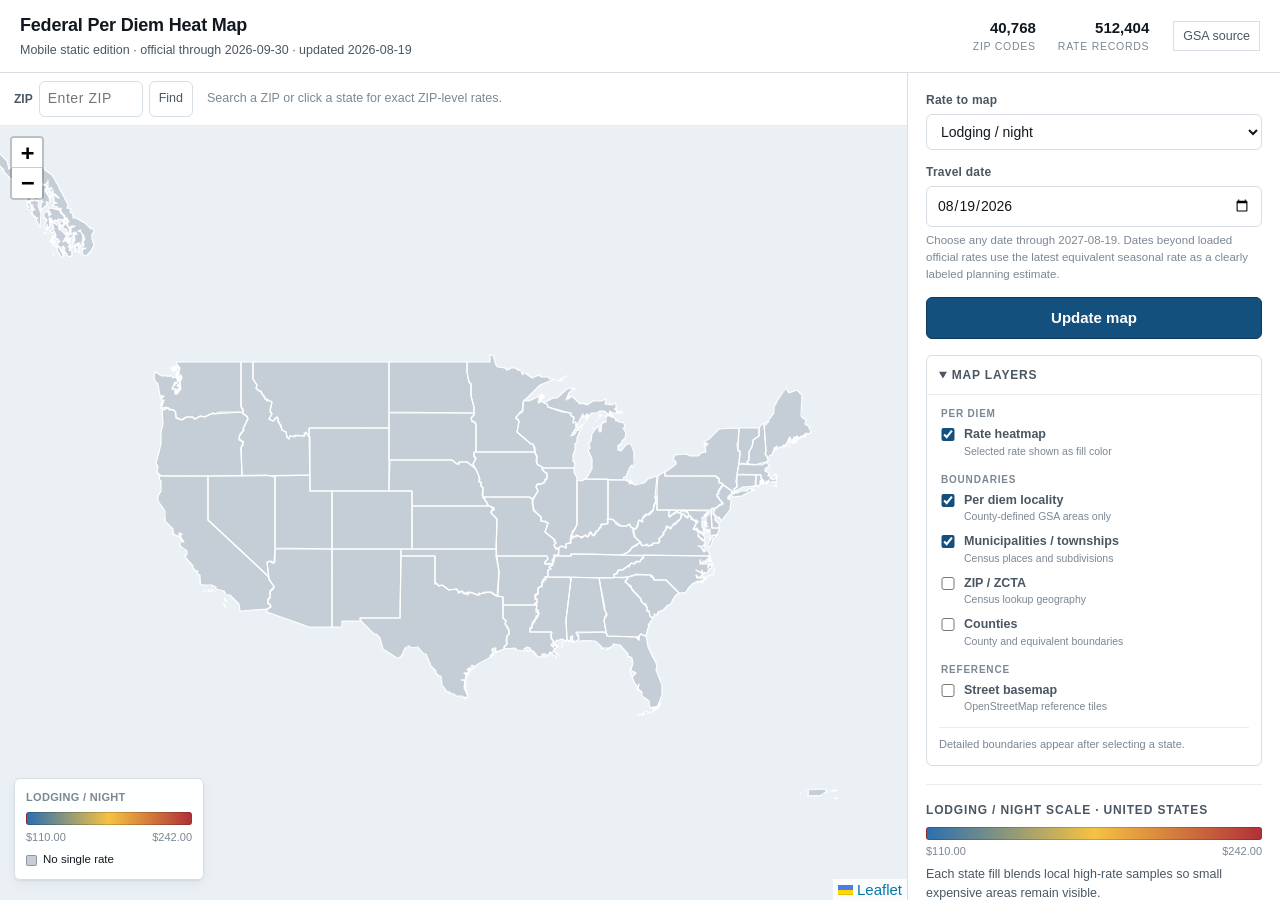
==== commit 47c4f7d1: "Fix repeated map selection" ====
--- a/site/index.html
+++ b/site/index.html
@@ -9,7 +9,7 @@
 <title>Federal Per Diem Heat Map</title>
 <link rel="stylesheet" href="./vendor/leaflet.css">
 <link rel="stylesheet" href="./styles.css?v=de8d46e830d9">
-<link rel="stylesheet" href="./heatmap.css?v=18a7a46bd9ea">
+<link rel="stylesheet" href="./heatmap.css?v=5d8f686cb58a">
 </head>
 <body class="heatmap-body">
 <header class="masthead">
@@ -129,6 +129,6 @@
 <div id="toast" class="toast" role="status" aria-live="polite" hidden></div>
 
 <script src="./vendor/leaflet.js"></script>
-<script src="./heatmap.js?v=f5322f460bdc"></script>
+<script src="./heatmap.js?v=959241288b7a"></script>
 </body>
 </html>
--- a/site/heatmap.css
+++ b/site/heatmap.css
@@ -264,6 +264,48 @@
 
 .heat-tooltip strong { display: block; }
 .heat-tooltip span { display: block; color: #4a5763; }
+
+#map.map-national-mode:not(.leaflet-dragging),
+#map.map-national-mode:not(.leaflet-dragging) .leaflet-interactive {
+  cursor: pointer;
+}
+
+#map.map-state-mode:not(.leaflet-dragging),
+#map.map-state-mode:not(.leaflet-dragging) .leaflet-interactive {
+  cursor: crosshair;
+}
+
+.map-selection-popup {
+  min-width: 210px;
+}
+
+.map-selection-popup strong,
+.map-selection-popup span {
+  display: block;
+}
+
+.map-selection-popup strong {
+  padding-right: 16px;
+  font-size: 14px;
+}
+
+.map-selection-popup span {
+  margin-top: 2px;
+  color: var(--ink-soft);
+  font-size: 11.5px;
+}
+
+.map-selection-popup .map-selection-rate {
+  margin-top: 7px;
+  color: var(--ink);
+  font-weight: 600;
+}
+
+.map-selection-details {
+  width: 100%;
+  margin-top: 9px;
+  min-height: 36px;
+}
 
 .boundary-line {
   display: inline-block;
@@ -299,6 +341,8 @@
   .primary { min-height: 44px; }
   .heat-stats { grid-template-columns: 1fr; }
   .heat-legend { left: 8px; bottom: 8px; min-width: 170px; }
+  .selection-map-popup .leaflet-popup-content { margin: 12px 16px; }
+  .selection-map-popup .leaflet-popup-content-wrapper { border-radius: var(--radius); }
   .map-toolbar { flex-wrap: wrap; }
   .map-toolbar .toggle { margin-left: auto; }
   .leaflet-touch .leaflet-bar a { width: 38px; height: 38px; line-height: 38px; }
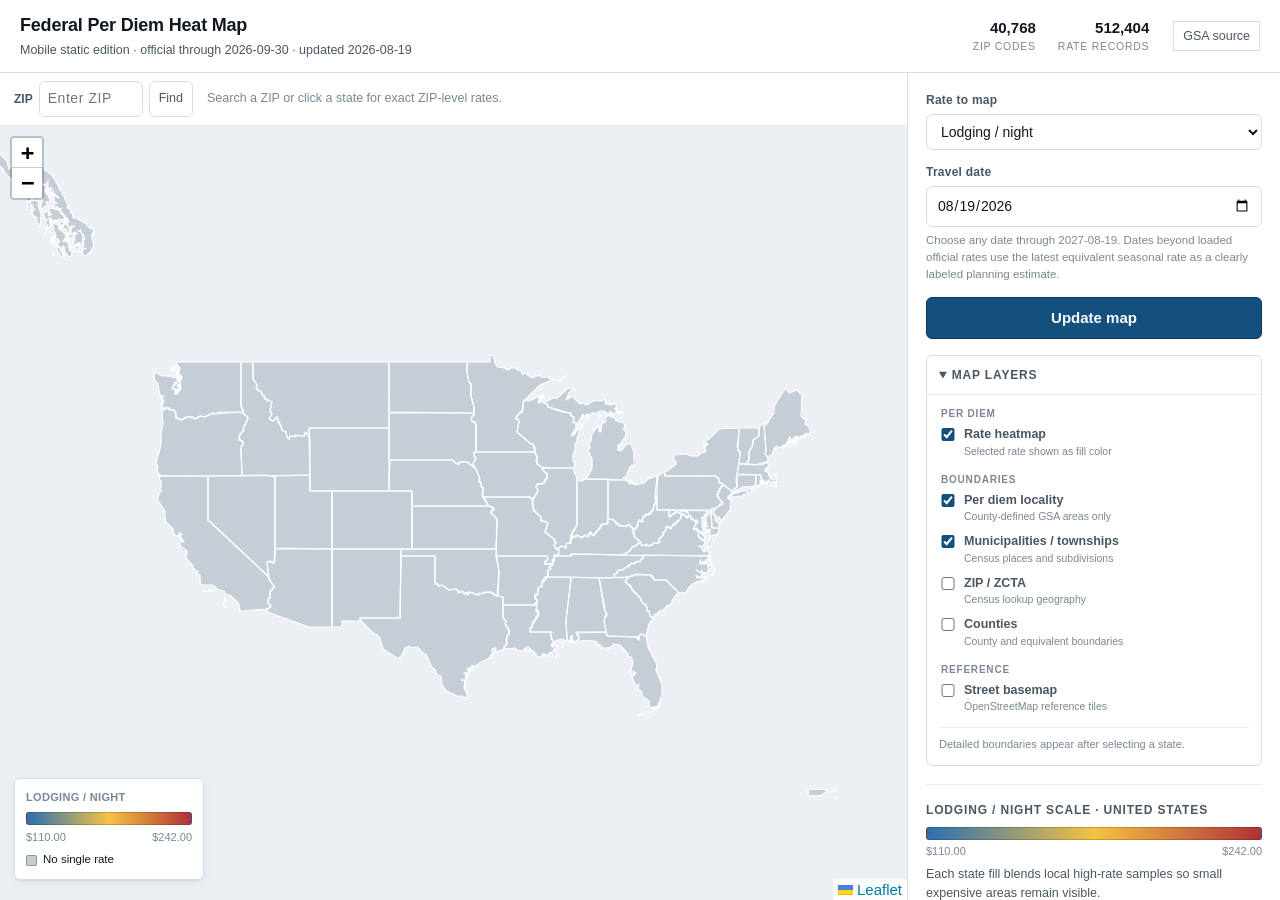
==== commit 05c68118: "Restore state switching after drilldown" ====
--- a/site/index.html
+++ b/site/index.html
@@ -129,6 +129,6 @@
 <div id="toast" class="toast" role="status" aria-live="polite" hidden></div>
 
 <script src="./vendor/leaflet.js"></script>
-<script src="./heatmap.js?v=959241288b7a"></script>
+<script src="./heatmap.js?v=50fc81bb1538"></script>
 </body>
 </html>
